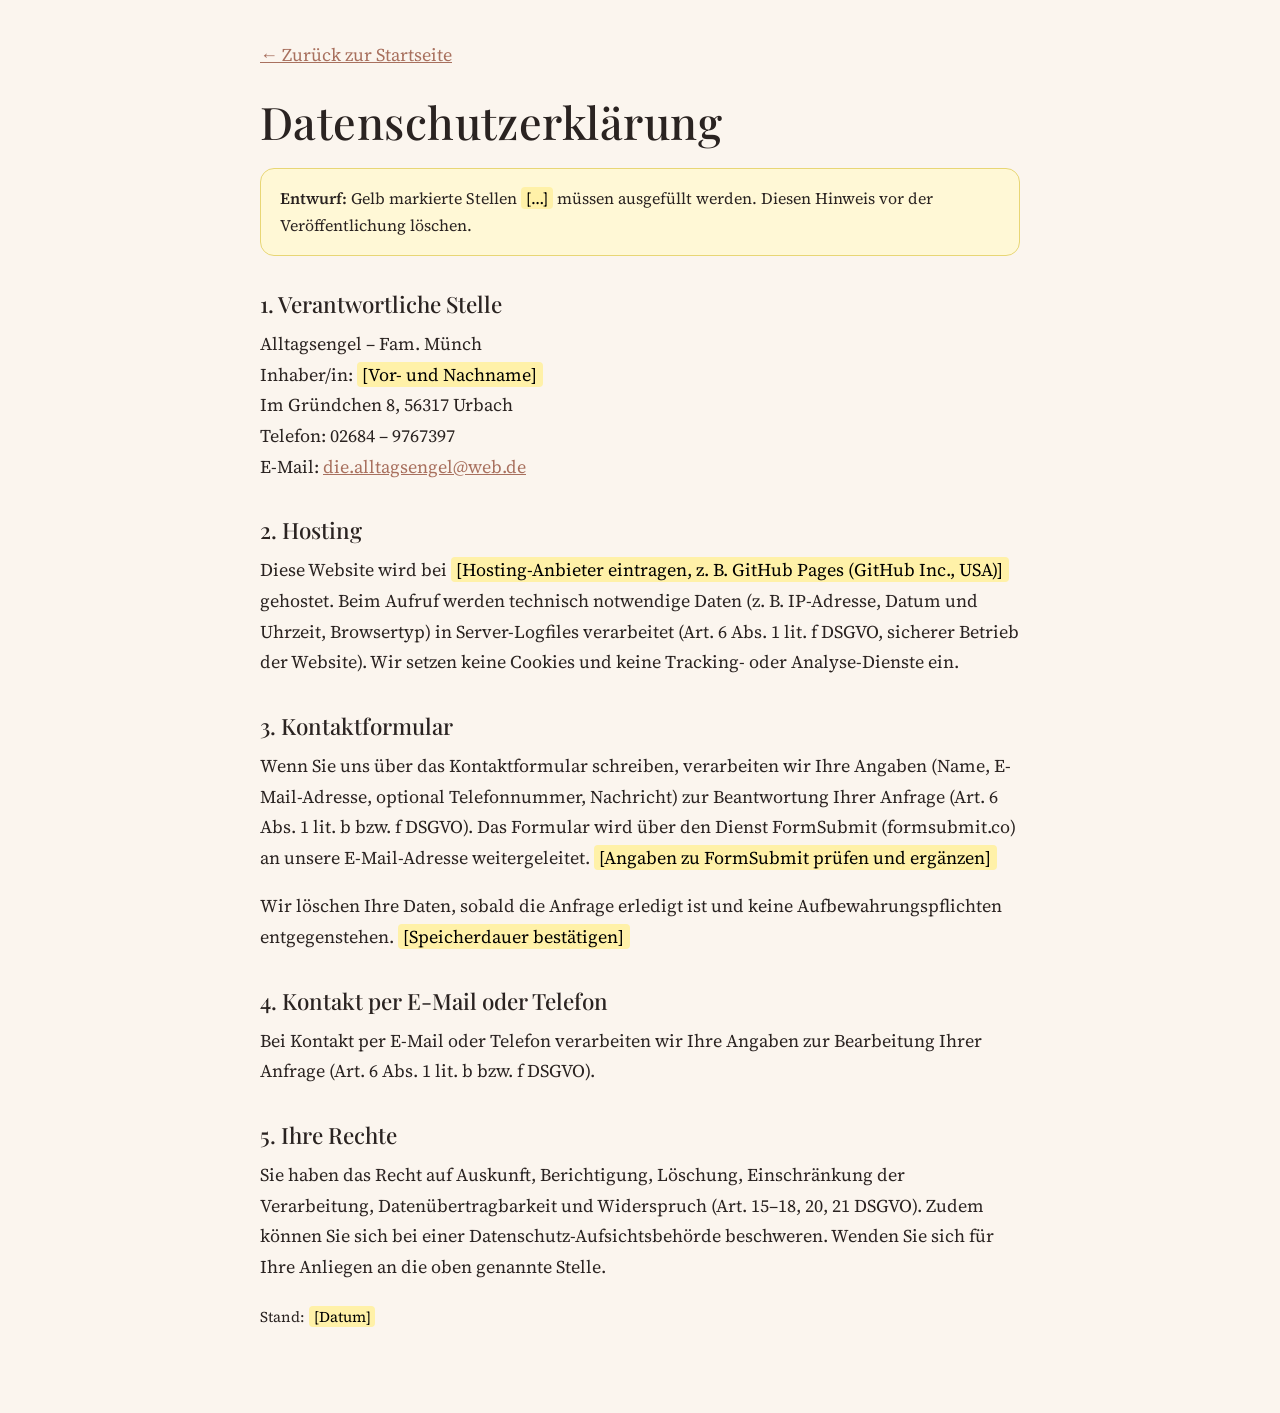
==== datenschutz.html @ 1ee0cbdd "Datenschutzerklärung auf das Nötigste gekürzt Co-Authored-By: Claude Sonnet 5.5 <noreply@anthropic.c" ====
<!doctype html>
<html lang="de">
<head>
  <meta charset="utf-8">
  <meta name="viewport" content="width=device-width, initial-scale=1">
  <title>Datenschutzerklärung – Alltagsengel</title>
  <meta name="robots" content="noindex">
  <link rel="icon" href="assets/logo.png">
  <link rel="stylesheet" href="styles.css">
</head>
<body>
  <main class="legal">
    <div class="container">
      <a class="back" href="index.html">← Zurück zur Startseite</a>
      <h1>Datenschutzerklärung</h1>

      <p class="notice"><strong>Entwurf:</strong> Gelb markierte Stellen <mark>[…]</mark> müssen ausgefüllt werden. Diesen Hinweis vor der Veröffentlichung löschen.</p>

      <h2>1. Verantwortliche Stelle</h2>
      <p>
        Alltagsengel – Fam. Münch<br>
        Inhaber/in: <mark>[Vor- und Nachname]</mark><br>
        Im Gründchen 8, 56317 Urbach<br>
        Telefon: 02684 – 9767397<br>
        E-Mail: <a href="mailto:die.alltagsengel@web.de">die.alltagsengel@web.de</a>
      </p>

      <h2>2. Hosting</h2>
      <p>Diese Website wird bei <mark>[Hosting-Anbieter eintragen, z. B. GitHub Pages (GitHub Inc., USA)]</mark> gehostet. Beim Aufruf werden technisch notwendige Daten (z. B. IP-Adresse, Datum und Uhrzeit, Browsertyp) in Server-Logfiles verarbeitet (Art. 6 Abs. 1 lit. f DSGVO, sicherer Betrieb der Website). Wir setzen keine Cookies und keine Tracking- oder Analyse-Dienste ein.</p>

      <h2>3. Kontaktformular</h2>
      <p>Wenn Sie uns über das Kontaktformular schreiben, verarbeiten wir Ihre Angaben (Name, E-Mail-Adresse, optional Telefonnummer, Nachricht) zur Beantwortung Ihrer Anfrage (Art. 6 Abs. 1 lit. b bzw. f DSGVO). Das Formular wird über den Dienst FormSubmit (formsubmit.co) an unsere E-Mail-Adresse weitergeleitet. <mark>[Angaben zu FormSubmit prüfen und ergänzen]</mark></p>
      <p>Wir löschen Ihre Daten, sobald die Anfrage erledigt ist und keine Aufbewahrungspflichten entgegenstehen. <mark>[Speicherdauer bestätigen]</mark></p>

      <h2>4. Kontakt per E-Mail oder Telefon</h2>
      <p>Bei Kontakt per E-Mail oder Telefon verarbeiten wir Ihre Angaben zur Bearbeitung Ihrer Anfrage (Art. 6 Abs. 1 lit. b bzw. f DSGVO).</p>

      <h2>5. Ihre Rechte</h2>
      <p>Sie haben das Recht auf Auskunft, Berichtigung, Löschung, Einschränkung der Verarbeitung, Datenübertragbarkeit und Widerspruch (Art. 15–18, 20, 21 DSGVO). Zudem können Sie sich bei einer Datenschutz-Aufsichtsbehörde beschweren. Wenden Sie sich für Ihre Anliegen an die oben genannte Stelle.</p>

      <p><small>Stand: <mark>[Datum]</mark></small></p>
    </div>
  </main>
</body>
</html>
---- styles.css ----
/* Lokal gehostete Schriften (Playfair Display, Source Serif 4 – SIL Open Font License). Keine Verbindung zu Google. */
@font-face {
  font-family: "Playfair Display";
  font-style: normal;
  font-weight: 400 600;
  font-display: swap;
  src: url("assets/fonts/playfair-display-latin-ext.woff2") format("woff2");
  unicode-range: U+0100-02BA, U+02BD-02C5, U+02C7-02CC, U+02CE-02D7, U+02DD-02FF, U+0304, U+0308, U+0329, U+1D00-1DBF, U+1E00-1E9F, U+1EF2-1EFF, U+2020, U+20A0-20AB, U+20AD-20C4, U+2113, U+2C60-2C7F, U+A720-A7FF;
}
@font-face {
  font-family: "Playfair Display";
  font-style: normal;
  font-weight: 400 600;
  font-display: swap;
  src: url("assets/fonts/playfair-display-latin.woff2") format("woff2");
  unicode-range: U+0000-00FF, U+0131, U+0152-0153, U+02BB-02BC, U+02C6, U+02DA, U+02DC, U+0304, U+0308, U+0329, U+2000-206F, U+20AC, U+2122, U+2191, U+2193, U+2212, U+2215, U+FEFF, U+FFFD;
}
@font-face {
  font-family: "Source Serif 4";
  font-style: normal;
  font-weight: 400 600;
  font-display: swap;
  src: url("assets/fonts/source-serif-4-latin-ext.woff2") format("woff2");
  unicode-range: U+0100-02BA, U+02BD-02C5, U+02C7-02CC, U+02CE-02D7, U+02DD-02FF, U+0304, U+0308, U+0329, U+1D00-1DBF, U+1E00-1E9F, U+1EF2-1EFF, U+2020, U+20A0-20AB, U+20AD-20C4, U+2113, U+2C60-2C7F, U+A720-A7FF;
}
@font-face {
  font-family: "Source Serif 4";
  font-style: normal;
  font-weight: 400 600;
  font-display: swap;
  src: url("assets/fonts/source-serif-4-latin.woff2") format("woff2");
  unicode-range: U+0000-00FF, U+0131, U+0152-0153, U+02BB-02BC, U+02C6, U+02DA, U+02DC, U+0304, U+0308, U+0329, U+2000-206F, U+20AC, U+2122, U+2191, U+2193, U+2212, U+2215, U+FEFF, U+FFFD;
}

:root {
  --cream: #FBF5EE;
  --cream-2: #F5E9DE;
  --sand: #E8CDB8;
  --rose: #E3B5A6;
  --copper: #C98F7C;
  --copper-dark: #A8705E;
  --ink: #2A2321;
  --ink-soft: #5B4F4A;
  --white: #fff;
  --radius: 28px;
  --shadow: 0 10px 40px rgba(168, 112, 94, .15);
  --font-head: "Playfair Display", Georgia, serif;
  --font-body: "Source Serif 4", Georgia, serif;
}

*, *::before, *::after { box-sizing: border-box; }
html { scroll-behavior: smooth; scroll-padding-top: 84px; }
body {
  margin: 0;
  background: var(--cream);
  color: var(--ink);
  font-family: var(--font-body);
  font-size: 1.125rem;
  line-height: 1.7;
  -webkit-font-smoothing: antialiased;
}
img { max-width: 100%; display: block; }
a { color: inherit; }
h1, h2, h3 { font-family: var(--font-head); font-weight: 500; line-height: 1.2; margin: 0 0 .5em; }
h1 { font-size: clamp(2.3rem, 5.5vw, 3.9rem); letter-spacing: .01em; }
h2 { font-size: clamp(1.8rem, 3.6vw, 2.7rem); }
h3 { font-size: 1.35rem; }
p { margin: 0 0 1em; }
.container { width: min(1140px, 100% - 2.5rem); margin-inline: auto; }

.eyebrow {
  font-size: .85rem; letter-spacing: .18em; text-transform: uppercase;
  color: var(--copper-dark); font-weight: 600; margin-bottom: .8rem;
}
.lead { font-size: 1.25rem; color: var(--ink-soft); }

/* Buttons */
.btn {
  display: inline-flex; align-items: center; gap: .6rem;
  background: var(--copper-dark); color: var(--white);
  padding: .9rem 1.7rem; border-radius: 999px; text-decoration: none;
  font-weight: 600; font-size: 1.05rem; border: 2px solid var(--copper-dark);
  transition: transform .2s, background .2s, box-shadow .2s;
}
.btn:hover { background: var(--ink); border-color: var(--ink); transform: translateY(-2px); box-shadow: var(--shadow); }
.btn svg { width: 20px; height: 20px; fill: currentColor; }
.btn-ghost { background: transparent; color: var(--copper-dark); }
.btn-ghost:hover { color: var(--white); }
.btn-small { padding: .5rem 1.2rem; font-size: 1rem; }
:focus-visible { outline: 3px solid var(--copper-dark); outline-offset: 3px; border-radius: 6px; }

/* Header */
.site-header {
  position: sticky; top: 0; z-index: 50;
  background: rgba(251, 245, 238, .88);
  backdrop-filter: blur(12px);
  border-bottom: 1px solid rgba(201, 143, 124, .25);
}
.header-inner { display: flex; align-items: center; justify-content: space-between; height: 72px; }
.brand { display: flex; align-items: center; gap: .7rem; text-decoration: none; font-family: var(--font-head); font-size: 1.4rem; }
.brand img { width: 48px; height: 48px; border-radius: 50%; object-fit: cover; }
.nav { display: flex; align-items: center; gap: 1.8rem; }
.nav a:not(.btn) { text-decoration: none; font-size: 1.05rem; position: relative; }
.nav a:not(.btn)::after {
  content: ""; position: absolute; left: 0; bottom: -4px; width: 0; height: 2px;
  background: var(--copper); transition: width .25s;
}
.nav a:not(.btn):hover::after { width: 100%; }
.nav-toggle { display: none; background: none; border: 0; padding: .6rem; cursor: pointer; }
.nav-toggle span { display: block; width: 26px; height: 2px; background: var(--ink); margin: 6px 0; transition: transform .25s, opacity .25s; }
.nav-toggle[aria-expanded="true"] span:nth-child(1) { transform: translateY(8px) rotate(45deg); }
.nav-toggle[aria-expanded="true"] span:nth-child(2) { opacity: 0; }
.nav-toggle[aria-expanded="true"] span:nth-child(3) { transform: translateY(-8px) rotate(-45deg); }

/* Hero */
.hero { padding: clamp(2.5rem, 7vw, 5.5rem) 0 clamp(3rem, 7vw, 6rem); overflow: hidden;
  background: radial-gradient(900px 500px at 85% 20%, var(--rose) 0%, transparent 65%), var(--cream); }
.hero-grid { display: grid; grid-template-columns: 1.1fr .9fr; gap: 3rem; align-items: center; }
.trust { list-style: none; padding: 0; margin: 2rem 0 0; display: flex; flex-wrap: wrap; gap: .6rem; }
.trust li { background: var(--white); border: 1px solid var(--sand); border-radius: 999px; padding: .35rem 1rem; font-size: .95rem; color: var(--ink-soft); }
.cta-row { display: flex; flex-wrap: wrap; gap: 1rem; margin-top: 1.8rem; }
.hero-visual { position: relative; }
.arch {
  border-radius: 999px 999px 24px 24px; overflow: hidden;
  aspect-ratio: 3 / 4; background: var(--sand);
  box-shadow: var(--shadow); border: 10px solid var(--white);
}
.arch img { width: 100%; height: 100%; object-fit: cover; object-position: center 45%; }
.dot { position: absolute; top: 6%; right: -4%; width: 38px; height: 38px; border-radius: 50%; background: var(--rose); }

/* Sections */
.section { padding: clamp(3.5rem, 8vw, 6.5rem) 0; }
.section-tint { background: linear-gradient(180deg, var(--cream-2), var(--cream)); }
.section-head { max-width: 700px; margin: 0 auto 3rem; text-align: center; }

/* Cards */
.cards { display: grid; grid-template-columns: repeat(auto-fit, minmax(210px, 1fr)); gap: 1.4rem; }
.card {
  background: var(--white); border-radius: var(--radius); padding: 2rem 1.6rem;
  border: 1px solid var(--sand); transition: transform .25s, box-shadow .25s;
}
.card:hover { transform: translateY(-6px); box-shadow: var(--shadow); }
.card p { color: var(--ink-soft); margin: 0; font-size: 1.02rem; }
.icon { width: 44px; height: 44px; fill: none; stroke: var(--copper-dark); stroke-width: 1.6; stroke-linecap: round; stroke-linejoin: round; margin-bottom: 1rem; }

/* Services */
.service-grid { display: grid; grid-template-columns: 1fr 1fr; gap: 1.8rem; }
.panel { background: var(--white); border-radius: var(--radius) var(--radius) var(--radius) var(--radius); padding: 2.4rem; box-shadow: var(--shadow); border-top: 6px solid var(--copper); }
.panel-alt { background: linear-gradient(160deg, #F7E3D8, var(--white)); border-top-color: var(--rose); }
.badge { display: inline-block; background: var(--cream-2); color: var(--copper-dark); font-weight: 600; font-size: .85rem; padding: .25rem .9rem; border-radius: 999px; margin-bottom: .8rem; }
.checklist { list-style: none; padding: 0; margin: 1rem 0 0; }
.checklist li { position: relative; padding: .7rem 0 .7rem 2.2rem; border-bottom: 1px solid var(--cream-2); }
.checklist li:last-child { border-bottom: 0; }
.checklist li::before {
  content: ""; position: absolute; left: 0; top: 1rem; width: 1.2rem; height: 1.2rem;
  border-radius: 50%; background: var(--rose); border: 4px solid var(--copper);
}

/* Steps */
.steps { list-style: none; padding: 0; margin: 0; display: grid; grid-template-columns: repeat(3, 1fr); gap: 2rem; counter-reset: s; position: relative; }
.steps li { text-align: center; padding: 0 1rem; }
.steps p { color: var(--ink-soft); }
.step-no {
  display: grid; place-items: center; width: 68px; height: 68px; margin: 0 auto 1.2rem;
  border-radius: 50%; background: var(--sand); color: var(--copper-dark);
  font-family: var(--font-head); font-size: 1.8rem; border: 3px solid var(--white); box-shadow: var(--shadow);
}

/* About */
.about-grid { display: grid; grid-template-columns: .8fr 1.2fr; gap: 3.5rem; align-items: center; }
.about-logo img { width: min(320px, 80%); margin: 0 auto; border-radius: 50%; box-shadow: var(--shadow); border: 8px solid var(--white); }
blockquote {
  margin: 1.5rem 0 0; padding: 1.2rem 1.6rem; border-left: 4px solid var(--copper);
  background: var(--white); border-radius: 0 var(--radius) var(--radius) 0;
  font-family: var(--font-head); font-size: 1.3rem; line-height: 1.5;
}

/* Contact */
.contact { padding-bottom: clamp(3rem, 6vw, 5rem); }
.contact-card {
  background: linear-gradient(160deg, var(--rose), var(--copper));
  border-radius: 999px 999px var(--radius) var(--radius) / 220px 220px var(--radius) var(--radius);
  padding: clamp(3.5rem, 8vw, 6rem) clamp(1.5rem, 5vw, 4rem) clamp(2.5rem, 5vw, 4rem);
  color: var(--ink); box-shadow: var(--shadow);
}
.contact-card .eyebrow { color: var(--ink); }
.contact-card .lead { color: var(--ink); }
.contact-card .section-head { margin-bottom: 2rem; }
.pills { display: flex; flex-wrap: wrap; justify-content: center; gap: 1rem; }
.pill {
  display: flex; flex-direction: column; align-items: center; min-width: 240px;
  border: 2px solid rgba(255, 255, 255, .75); border-radius: 999px; padding: .8rem 2rem;
  text-decoration: none; font-weight: 600; background: rgba(255, 255, 255, .15);
  transition: background .2s, transform .2s;
}
.pill:hover { background: var(--white); transform: translateY(-3px); }
.pill span { font-size: .75rem; letter-spacing: .15em; text-transform: uppercase; font-weight: 400; }

/* Footer */
.site-footer { background: var(--ink); color: var(--cream-2); padding: 2.5rem 0; font-size: .98rem; }
.footer-inner { display: flex; flex-wrap: wrap; align-items: center; justify-content: space-between; gap: 1rem; }
.site-footer p { margin: 0; }
.site-footer nav { display: flex; gap: 1.4rem; }
.site-footer a { text-decoration: none; }
.site-footer nav a:hover { text-decoration: underline; }

/* Call button (mobile) */
.call-fab {
  display: none; position: fixed; right: 1rem; bottom: 1rem; z-index: 40;
  width: 60px; height: 60px; border-radius: 50%; background: var(--copper-dark);
  place-items: center; box-shadow: 0 8px 24px rgba(0,0,0,.25);
}
.call-fab svg { width: 28px; height: 28px; fill: var(--white); }

/* Scroll reveal */
.reveal { opacity: 0; transform: translateY(28px); transition: opacity .8s ease, transform .8s ease; }
.reveal.is-visible { opacity: 1; transform: none; }
.cards .reveal:nth-child(2), .steps .reveal:nth-child(2) { transition-delay: .1s; }
.cards .reveal:nth-child(3), .steps .reveal:nth-child(3) { transition-delay: .2s; }
.cards .reveal:nth-child(4) { transition-delay: .3s; }
.cards .reveal:nth-child(5) { transition-delay: .4s; }
@media (prefers-reduced-motion: reduce) {
  html { scroll-behavior: auto; }
  .reveal { opacity: 1; transform: none; transition: none; }
}
.no-js .reveal { opacity: 1; transform: none; }

/* Responsive */
@media (max-width: 900px) {
  .hero-grid, .about-grid, .service-grid { grid-template-columns: 1fr; }
  .hero-visual { max-width: 420px; margin: 0 auto; }
  .steps { grid-template-columns: 1fr; }
  .call-fab { display: grid; }
  .nav-toggle { display: block; }
  .nav {
    position: absolute; top: 72px; left: 0; right: 0; flex-direction: column; gap: 0;
    background: var(--cream); border-bottom: 1px solid var(--sand);
    max-height: 0; overflow: hidden; transition: max-height .3s;
  }
  .nav.open { max-height: 420px; }
  .nav a { padding: 1rem 1.5rem; width: 100%; text-align: center; }
  .nav .btn { width: auto; margin: .5rem 0 1.2rem; }
  .contact-card { border-radius: 999px 999px var(--radius) var(--radius) / 120px 120px var(--radius) var(--radius); }
}

/* Overflow-Schutz */
html, body { overflow-x: clip; }
.hero-grid > *, .about-grid > *, .service-grid > * { min-width: 0; }

/* Kontaktformular */
.form {
  max-width: 680px; margin: 2.5rem auto 0; background: var(--white); color: var(--ink);
  border-radius: var(--radius); padding: clamp(1.4rem, 4vw, 2.4rem); text-align: left;
  display: grid; gap: 1.1rem; box-shadow: var(--shadow);
}
.form label { display: grid; gap: .35rem; font-size: 1rem; font-weight: 600; }
.form-row { display: grid; grid-template-columns: 1fr 1fr; gap: 1.1rem; }
.form input[type="text"], .form input[type="email"], .form input[type="tel"], .form textarea {
  font: inherit; font-weight: 400; color: var(--ink); width: 100%;
  padding: .8rem 1rem; border: 2px solid var(--sand); border-radius: 14px; background: var(--cream);
  transition: border-color .2s, box-shadow .2s;
}
.form textarea { resize: vertical; min-height: 140px; }
.form input:focus, .form textarea:focus { outline: none; border-color: var(--copper-dark); box-shadow: 0 0 0 4px rgba(201, 143, 124, .25); }
.form input:user-invalid, .form textarea:user-invalid { border-color: #b3261e; }
.form .check { grid-template-columns: auto 1fr; align-items: start; gap: .7rem; font-weight: 400; font-size: .95rem; color: var(--ink-soft); }
.form .check input { width: 22px; height: 22px; margin-top: .2rem; accent-color: var(--copper-dark); }
.form .btn { justify-self: start; cursor: pointer; font-family: inherit; }
.form .btn:disabled { opacity: .6; cursor: wait; }
.hp { position: absolute; left: -9999px; width: 1px; height: 1px; opacity: 0; }
.form-status { margin: 0; font-weight: 600; min-height: 1.4em; }
.form-status.ok { color: #2e6b3a; }
.form-status.err { color: #b3261e; }
@media (max-width: 600px) { .form-row { grid-template-columns: 1fr; } }

/* Rechtstexte */
.legal { padding: 2.5rem 0 4rem; }
.legal .container { max-width: 760px; }
.legal h1 { font-size: clamp(2rem, 5vw, 2.8rem); margin-bottom: 1.2rem; }
.legal h2 { font-size: 1.4rem; margin-top: 2.2rem; }
.legal a { color: var(--copper-dark); }
.legal mark { background: #fff1a8; padding: 0 .3em; border-radius: 4px; }
.legal .notice { background: #fff8d6; border: 1px solid #e8d675; border-radius: 14px; padding: 1rem 1.2rem; font-size: 1rem; }
.legal .back { display: inline-block; margin-bottom: 1.5rem; }
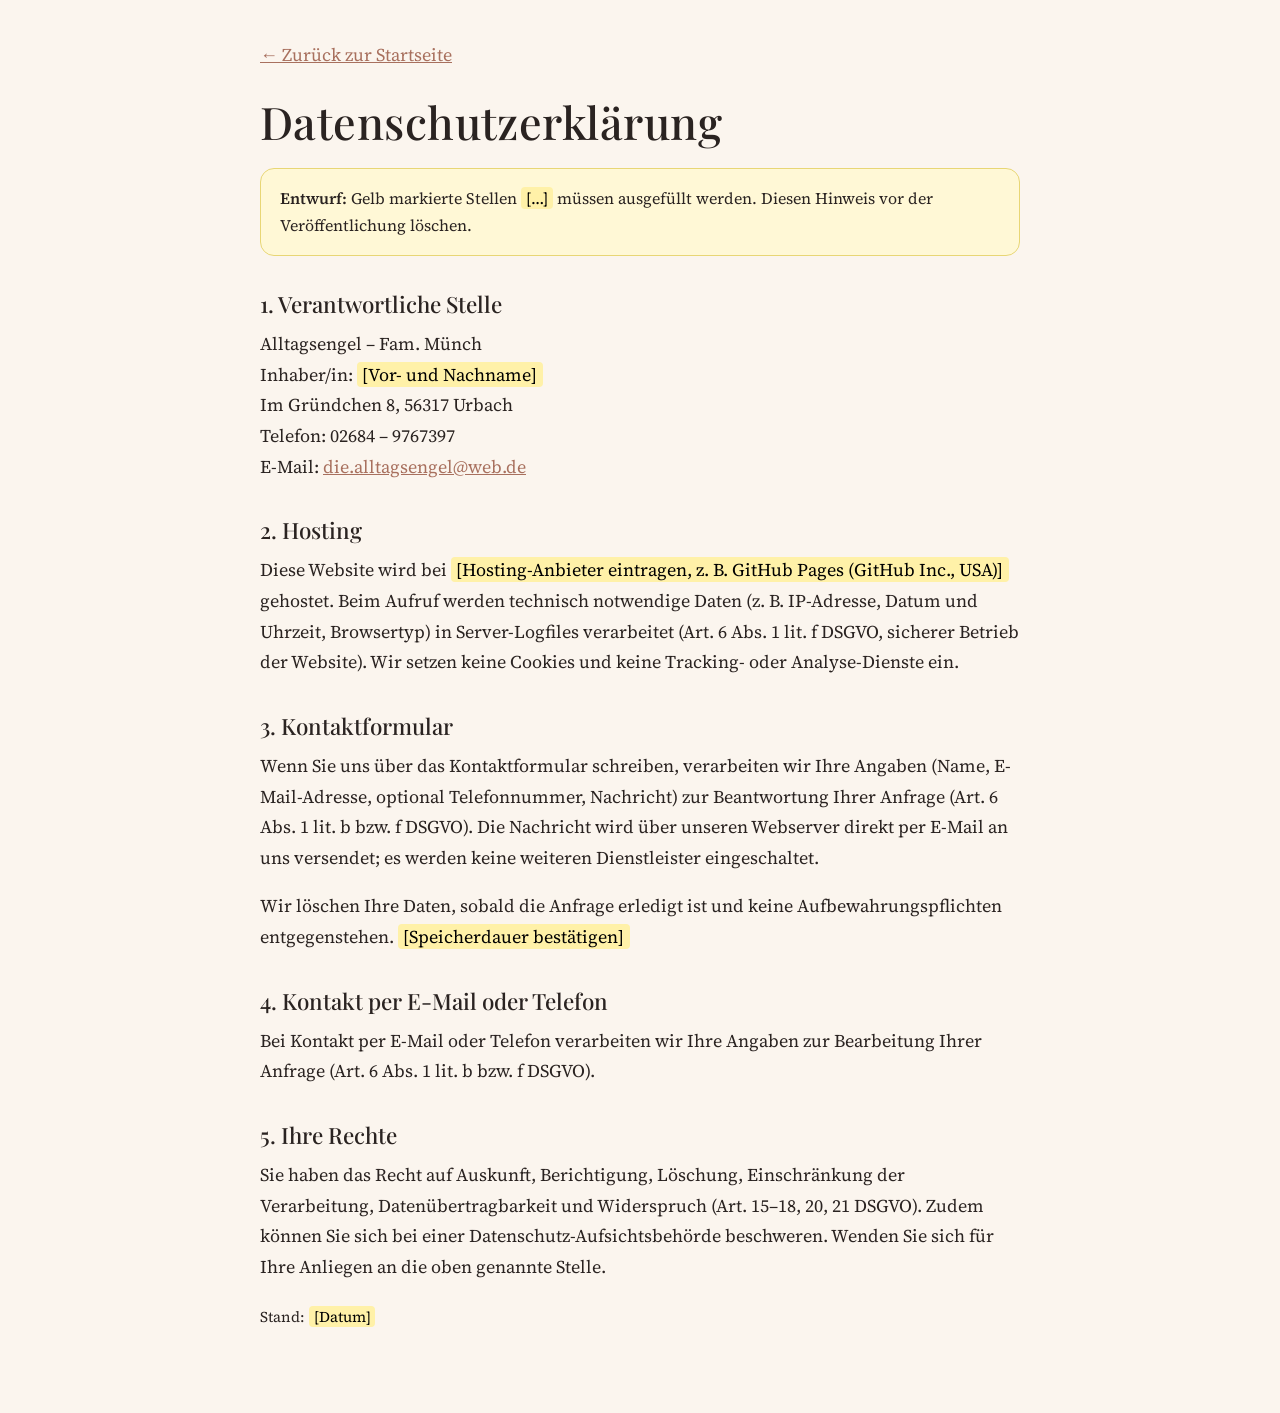
==== commit e59f0b91: "Kontaktformular auf eigenes PHP-Skript umgestellt (ohne FormSubmit) Co-Authored-By: Claude Sonnet 5." ====
--- a/datenschutz.html
+++ b/datenschutz.html
@@ -29,7 +29,7 @@
       <p>Diese Website wird bei <mark>[Hosting-Anbieter eintragen, z. B. GitHub Pages (GitHub Inc., USA)]</mark> gehostet. Beim Aufruf werden technisch notwendige Daten (z. B. IP-Adresse, Datum und Uhrzeit, Browsertyp) in Server-Logfiles verarbeitet (Art. 6 Abs. 1 lit. f DSGVO, sicherer Betrieb der Website). Wir setzen keine Cookies und keine Tracking- oder Analyse-Dienste ein.</p>
 
       <h2>3. Kontaktformular</h2>
-      <p>Wenn Sie uns über das Kontaktformular schreiben, verarbeiten wir Ihre Angaben (Name, E-Mail-Adresse, optional Telefonnummer, Nachricht) zur Beantwortung Ihrer Anfrage (Art. 6 Abs. 1 lit. b bzw. f DSGVO). Das Formular wird über den Dienst FormSubmit (formsubmit.co) an unsere E-Mail-Adresse weitergeleitet. <mark>[Angaben zu FormSubmit prüfen und ergänzen]</mark></p>
+      <p>Wenn Sie uns über das Kontaktformular schreiben, verarbeiten wir Ihre Angaben (Name, E-Mail-Adresse, optional Telefonnummer, Nachricht) zur Beantwortung Ihrer Anfrage (Art. 6 Abs. 1 lit. b bzw. f DSGVO). Die Nachricht wird über unseren Webserver direkt per E-Mail an uns versendet; es werden keine weiteren Dienstleister eingeschaltet.</p>
       <p>Wir löschen Ihre Daten, sobald die Anfrage erledigt ist und keine Aufbewahrungspflichten entgegenstehen. <mark>[Speicherdauer bestätigen]</mark></p>
 
       <h2>4. Kontakt per E-Mail oder Telefon</h2>
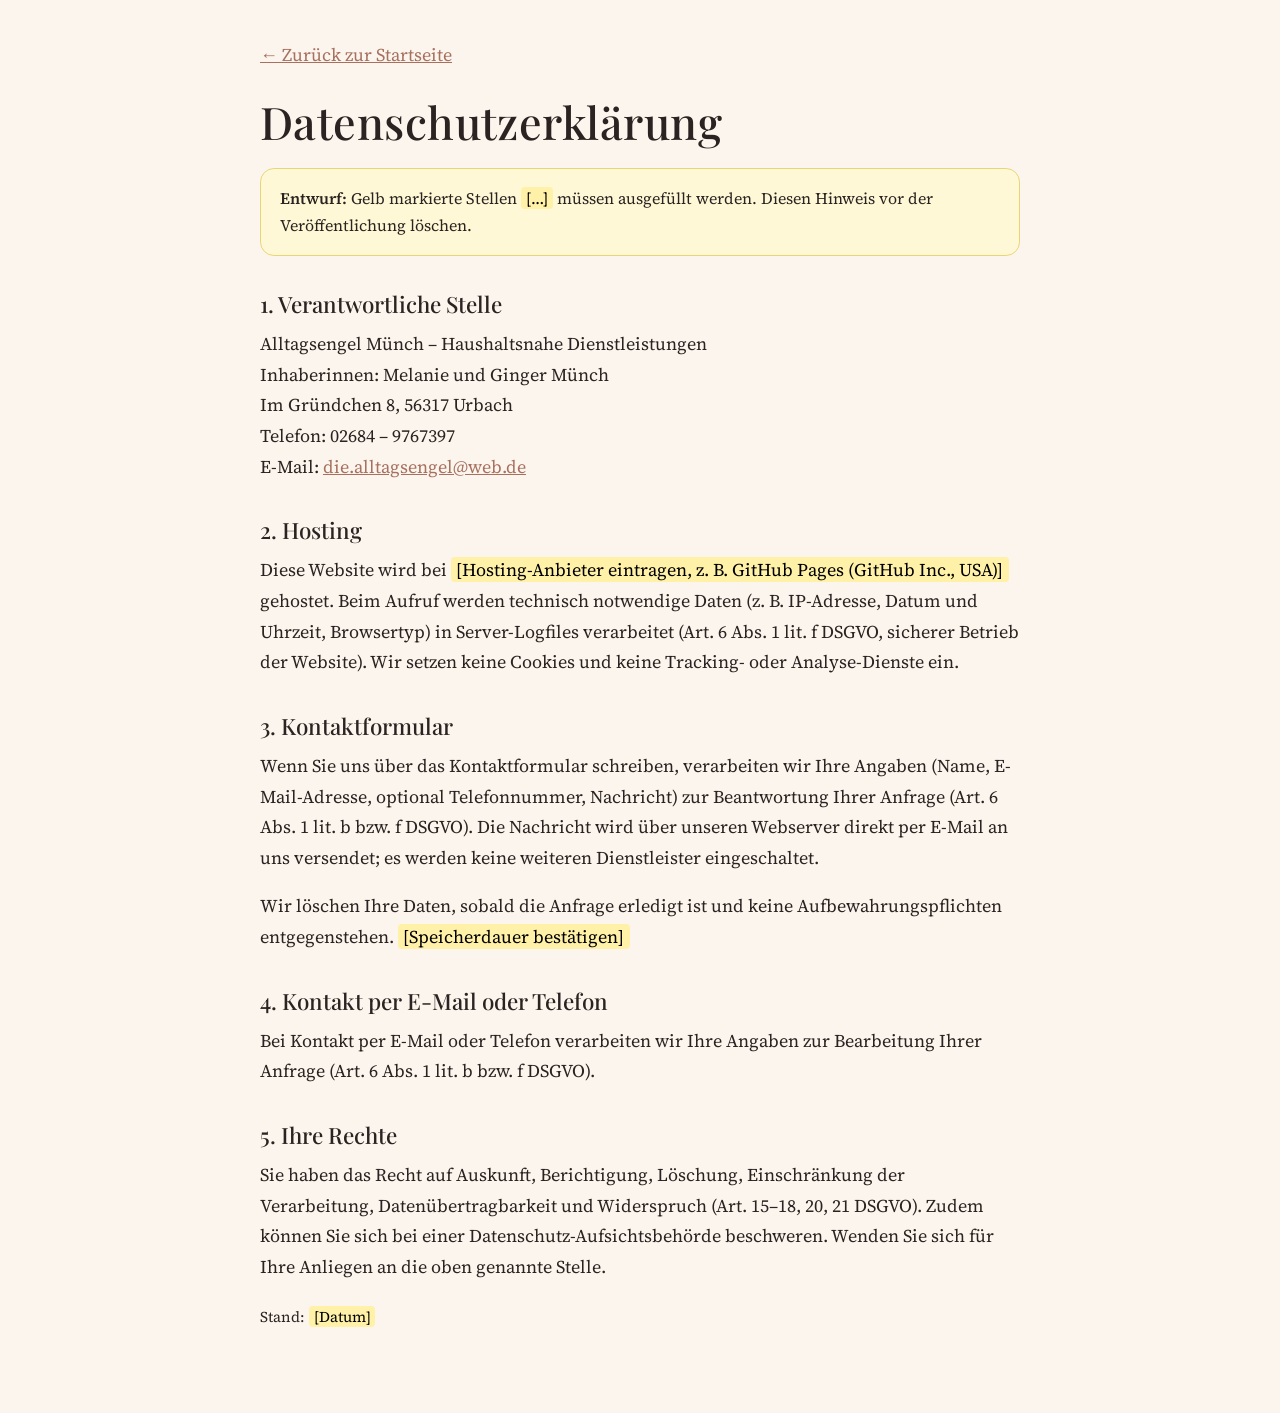
==== commit 5c5c4c6d: "Team-Sektion mit Karussell, Inhaberinnen-Foto, neues Hero-Bild, Name "Alltagsengel Münch" - Sektion " ====
--- a/datenschutz.html
+++ b/datenschutz.html
@@ -3,7 +3,7 @@
 <head>
   <meta charset="utf-8">
   <meta name="viewport" content="width=device-width, initial-scale=1">
-  <title>Datenschutzerklärung – Alltagsengel</title>
+  <title>Datenschutzerklärung – Alltagsengel Münch</title>
   <meta name="robots" content="noindex">
   <link rel="icon" href="assets/logo.png">
   <link rel="stylesheet" href="styles.css">
@@ -18,8 +18,8 @@
 
       <h2>1. Verantwortliche Stelle</h2>
       <p>
-        Alltagsengel – Fam. Münch<br>
-        Inhaber/in: <mark>[Vor- und Nachname]</mark><br>
+        Alltagsengel Münch – Haushaltsnahe Dienstleistungen<br>
+        Inhaberinnen: Melanie und Ginger Münch<br>
         Im Gründchen 8, 56317 Urbach<br>
         Telefon: 02684 – 9767397<br>
         E-Mail: <a href="mailto:die.alltagsengel@web.de">die.alltagsengel@web.de</a>
--- a/styles.css
+++ b/styles.css
@@ -49,7 +49,7 @@
 }
 
 *, *::before, *::after { box-sizing: border-box; }
-html { scroll-behavior: smooth; scroll-padding-top: 84px; }
+html { scroll-behavior: smooth; scroll-padding-top: 100px; }
 body {
   margin: 0;
   background: var(--cream);
@@ -96,9 +96,10 @@
   backdrop-filter: blur(12px);
   border-bottom: 1px solid rgba(201, 143, 124, .25);
 }
-.header-inner { display: flex; align-items: center; justify-content: space-between; height: 72px; }
-.brand { display: flex; align-items: center; gap: .7rem; text-decoration: none; font-family: var(--font-head); font-size: 1.4rem; }
-.brand img { width: 48px; height: 48px; border-radius: 50%; object-fit: cover; }
+.header-inner { display: flex; align-items: center; justify-content: space-between; height: 88px; }
+.brand { display: flex; align-items: center; gap: .9rem; text-decoration: none; font-family: var(--font-head); font-size: 1.5rem; }
+.brand img { width: 68px; height: 68px; flex: none; filter: drop-shadow(0 2px 6px rgba(168, 112, 94, .18)); }
+.site-footer .brand img { width: 60px; height: 60px; }
 .nav { display: flex; align-items: center; gap: 1.8rem; }
 .nav a:not(.btn) { text-decoration: none; font-size: 1.05rem; position: relative; }
 .nav a:not(.btn)::after {
@@ -115,7 +116,7 @@
 /* Hero */
 .hero { padding: clamp(2.5rem, 7vw, 5.5rem) 0 clamp(3rem, 7vw, 6rem); overflow: hidden;
   background: radial-gradient(900px 500px at 85% 20%, var(--rose) 0%, transparent 65%), var(--cream); }
-.hero-grid { display: grid; grid-template-columns: 1.1fr .9fr; gap: 3rem; align-items: center; }
+.hero-grid { display: grid; grid-template-columns: 1.05fr .95fr; gap: 3rem; align-items: center; }
 .trust { list-style: none; padding: 0; margin: 2rem 0 0; display: flex; flex-wrap: wrap; gap: .6rem; }
 .trust li { background: var(--white); border: 1px solid var(--sand); border-radius: 999px; padding: .35rem 1rem; font-size: .95rem; color: var(--ink-soft); }
 .cta-row { display: flex; flex-wrap: wrap; gap: 1rem; margin-top: 1.8rem; }
@@ -126,6 +127,9 @@
   box-shadow: var(--shadow); border: 10px solid var(--white);
 }
 .arch img { width: 100%; height: 100%; object-fit: cover; object-position: center 45%; }
+/* Hero: hochkanter Bogen (4:5), Ausschnitt so gelegt, dass Hände und Kerze sichtbar sind */
+.arch-hero { aspect-ratio: 4 / 5; }
+.arch-hero img { object-position: 28% 50%; }
 .dot { position: absolute; top: 6%; right: -4%; width: 38px; height: 38px; border-radius: 50%; background: var(--rose); }
 
 /* Sections */
@@ -168,11 +172,64 @@
 
 /* About */
 .about-grid { display: grid; grid-template-columns: .8fr 1.2fr; gap: 3.5rem; align-items: center; }
-.about-logo img { width: min(320px, 80%); margin: 0 auto; border-radius: 50%; box-shadow: var(--shadow); border: 8px solid var(--white); }
+.about-photo { position: relative; width: min(380px, 100%); margin: 0 auto; }
+.about-photo .dot { top: auto; bottom: 8%; left: -5%; right: auto; width: 30px; height: 30px; }
 blockquote {
   margin: 1.5rem 0 0; padding: 1.2rem 1.6rem; border-left: 4px solid var(--copper);
   background: var(--white); border-radius: 0 var(--radius) var(--radius) 0;
   font-family: var(--font-head); font-size: 1.3rem; line-height: 1.5;
+}
+
+/* Team-Karussell */
+.carousel { position: relative; }
+.carousel-track {
+  list-style: none; margin: 0; padding: .5rem .25rem 1rem;
+  display: flex; gap: 1.6rem;
+  overflow-x: auto; overscroll-behavior-x: contain;
+  scroll-snap-type: x mandatory; -webkit-overflow-scrolling: touch;
+  scrollbar-width: none;
+}
+.carousel-track::-webkit-scrollbar { display: none; }
+.team-card {
+  flex: 0 0 calc((100% - 3.2rem) / 3); min-width: 0;
+  scroll-snap-align: start; scroll-snap-stop: always;
+  background: var(--white); border: 1px solid var(--sand); border-radius: var(--radius);
+  padding: 1.4rem 1.4rem 1.8rem; text-align: center;
+  transition: transform .25s, box-shadow .25s;
+}
+.team-card:hover { transform: translateY(-6px); box-shadow: var(--shadow); }
+.team-card .arch { border-width: 6px; margin-bottom: 1.2rem; }
+.team-card .arch img { object-position: center 30%; }
+.team-card h3 { margin-bottom: .25rem; }
+.team-role { color: var(--copper-dark); font-weight: 600; font-size: .98rem; margin-bottom: .7rem; }
+.team-card p:last-child { color: var(--ink-soft); font-size: 1.02rem; margin: 0; }
+
+.carousel-btn {
+  position: absolute; top: 38%; z-index: 2;
+  width: 52px; height: 52px; border-radius: 50%; border: 2px solid var(--white);
+  background: var(--copper-dark); color: var(--white); cursor: pointer;
+  display: grid; place-items: center; box-shadow: var(--shadow);
+  transition: background .2s, opacity .2s, transform .2s;
+}
+.carousel-btn:hover { background: var(--ink); transform: scale(1.06); }
+.carousel-btn[disabled] { opacity: .35; cursor: default; transform: none; }
+.carousel-btn svg { width: 24px; height: 24px; fill: none; stroke: currentColor; stroke-width: 2.4; stroke-linecap: round; stroke-linejoin: round; }
+.carousel-prev { left: -26px; }
+.carousel-next { right: -26px; }
+
+.carousel-dots { display: flex; justify-content: center; gap: .6rem; margin-top: .4rem; }
+.carousel-dots button {
+  width: 12px; height: 12px; padding: 0; border-radius: 50%; border: 0; cursor: pointer;
+  background: var(--sand); transition: background .2s, transform .2s;
+}
+.carousel-dots button[aria-selected="true"] { background: var(--copper-dark); transform: scale(1.25); }
+
+@media (max-width: 900px) {
+  .team-card { flex-basis: calc((100% - 1.6rem) / 2); }
+  .carousel-btn { display: none; }
+}
+@media (max-width: 600px) {
+  .team-card { flex-basis: 86%; }
 }
 
 /* Contact */
@@ -228,12 +285,16 @@
 /* Responsive */
 @media (max-width: 900px) {
   .hero-grid, .about-grid, .service-grid { grid-template-columns: 1fr; }
-  .hero-visual { max-width: 420px; margin: 0 auto; }
+  .hero-visual { max-width: 480px; margin: 0 auto; }
   .steps { grid-template-columns: 1fr; }
   .call-fab { display: grid; }
   .nav-toggle { display: block; }
+  .header-inner { height: auto; min-height: 76px; padding: .4rem 0; }
+  .brand { font-size: 1.2rem; line-height: 1.15; gap: .7rem; }
+  .brand img { width: 56px; height: 56px; }
+  html { scroll-padding-top: 88px; }
   .nav {
-    position: absolute; top: 72px; left: 0; right: 0; flex-direction: column; gap: 0;
+    position: absolute; top: 100%; left: 0; right: 0; flex-direction: column; gap: 0;
     background: var(--cream); border-bottom: 1px solid var(--sand);
     max-height: 0; overflow: hidden; transition: max-height .3s;
   }
@@ -246,6 +307,7 @@
 /* Overflow-Schutz */
 html, body { overflow-x: clip; }
 .hero-grid > *, .about-grid > *, .service-grid > * { min-width: 0; }
+.carousel { max-width: 100%; }
 
 /* Kontaktformular */
 .form {
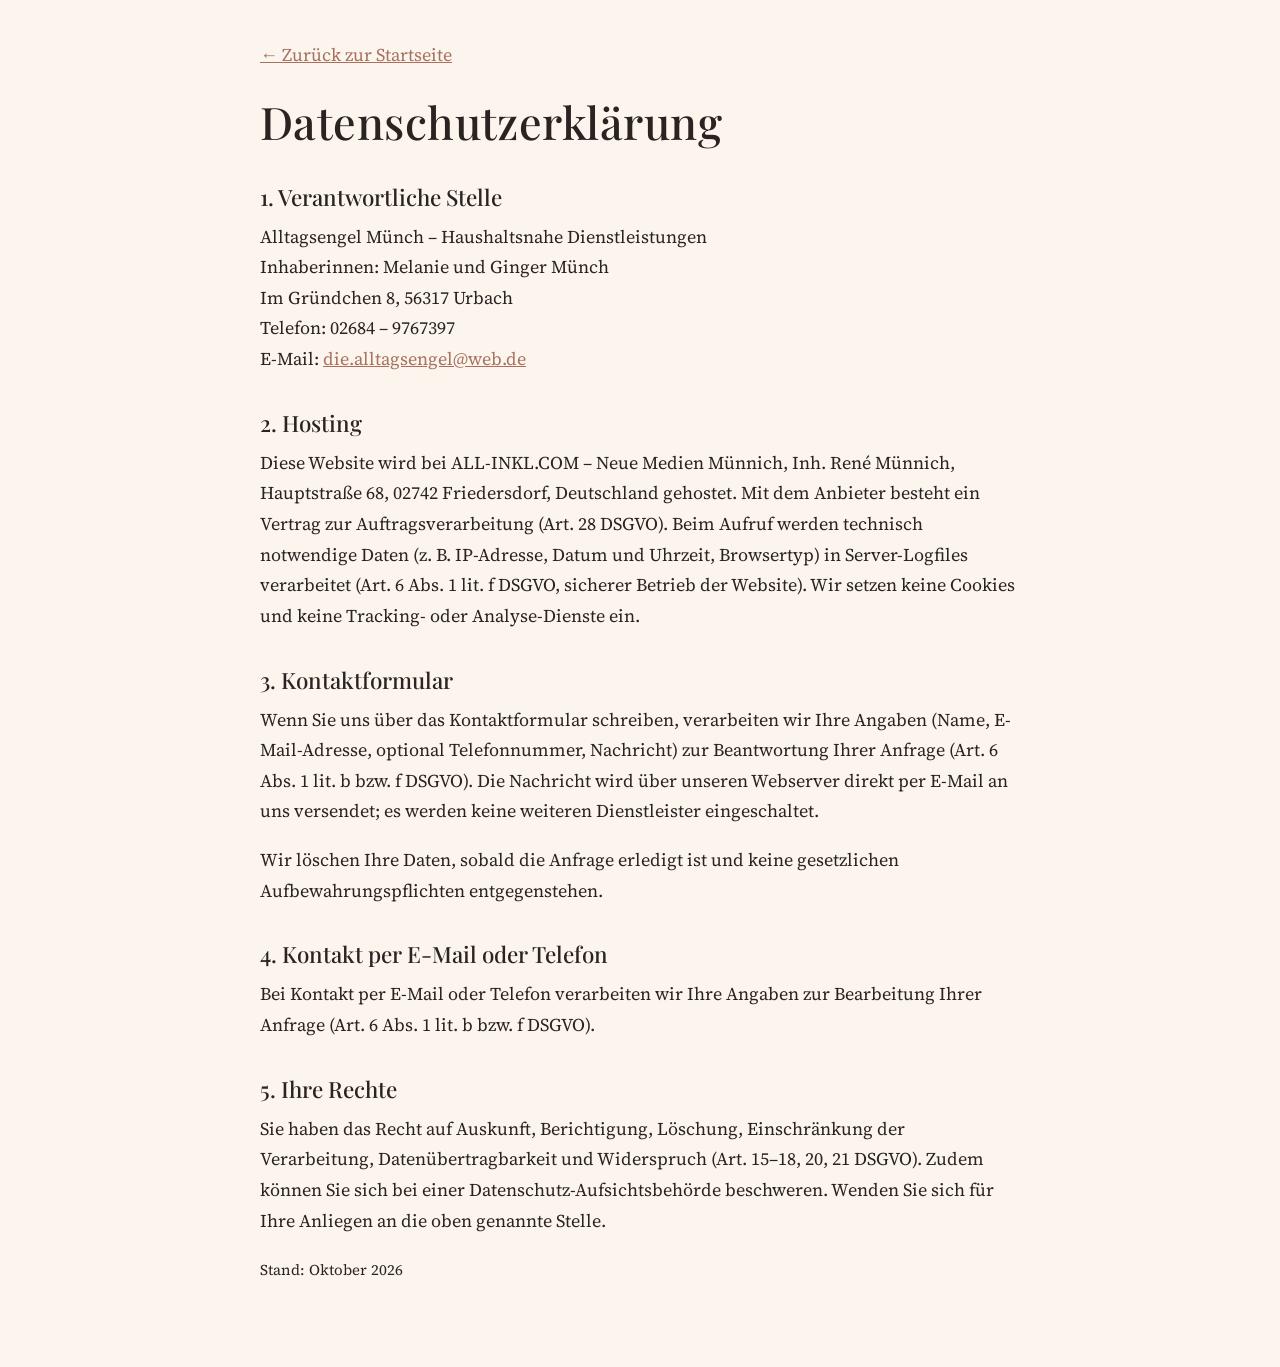
==== commit 56befbec: "Browser-Fallbacks, Datenschutz für All-Inkl, kleineres Logo, Test-Empfänger - aspect-ratio-Fallback " ====
--- a/datenschutz.html
+++ b/datenschutz.html
@@ -5,7 +5,8 @@
   <meta name="viewport" content="width=device-width, initial-scale=1">
   <title>Datenschutzerklärung – Alltagsengel Münch</title>
   <meta name="robots" content="noindex">
-  <link rel="icon" href="assets/logo.png">
+  <link rel="icon" type="image/png" href="assets/logo.png">
+  <link rel="apple-touch-icon" href="assets/logo.png">
   <link rel="stylesheet" href="styles.css">
 </head>
 <body>
@@ -13,8 +14,6 @@
     <div class="container">
       <a class="back" href="index.html">← Zurück zur Startseite</a>
       <h1>Datenschutzerklärung</h1>
-
-      <p class="notice"><strong>Entwurf:</strong> Gelb markierte Stellen <mark>[…]</mark> müssen ausgefüllt werden. Diesen Hinweis vor der Veröffentlichung löschen.</p>
 
       <h2>1. Verantwortliche Stelle</h2>
       <p>
@@ -26,11 +25,11 @@
       </p>
 
       <h2>2. Hosting</h2>
-      <p>Diese Website wird bei <mark>[Hosting-Anbieter eintragen, z. B. GitHub Pages (GitHub Inc., USA)]</mark> gehostet. Beim Aufruf werden technisch notwendige Daten (z. B. IP-Adresse, Datum und Uhrzeit, Browsertyp) in Server-Logfiles verarbeitet (Art. 6 Abs. 1 lit. f DSGVO, sicherer Betrieb der Website). Wir setzen keine Cookies und keine Tracking- oder Analyse-Dienste ein.</p>
+      <p>Diese Website wird bei ALL-INKL.COM – Neue Medien Münnich, Inh. René Münnich, Hauptstraße 68, 02742 Friedersdorf, Deutschland gehostet. Mit dem Anbieter besteht ein Vertrag zur Auftragsverarbeitung (Art. 28 DSGVO). Beim Aufruf werden technisch notwendige Daten (z. B. IP-Adresse, Datum und Uhrzeit, Browsertyp) in Server-Logfiles verarbeitet (Art. 6 Abs. 1 lit. f DSGVO, sicherer Betrieb der Website). Wir setzen keine Cookies und keine Tracking- oder Analyse-Dienste ein.</p>
 
       <h2>3. Kontaktformular</h2>
       <p>Wenn Sie uns über das Kontaktformular schreiben, verarbeiten wir Ihre Angaben (Name, E-Mail-Adresse, optional Telefonnummer, Nachricht) zur Beantwortung Ihrer Anfrage (Art. 6 Abs. 1 lit. b bzw. f DSGVO). Die Nachricht wird über unseren Webserver direkt per E-Mail an uns versendet; es werden keine weiteren Dienstleister eingeschaltet.</p>
-      <p>Wir löschen Ihre Daten, sobald die Anfrage erledigt ist und keine Aufbewahrungspflichten entgegenstehen. <mark>[Speicherdauer bestätigen]</mark></p>
+      <p>Wir löschen Ihre Daten, sobald die Anfrage erledigt ist und keine gesetzlichen Aufbewahrungspflichten entgegenstehen.</p>
 
       <h2>4. Kontakt per E-Mail oder Telefon</h2>
       <p>Bei Kontakt per E-Mail oder Telefon verarbeiten wir Ihre Angaben zur Bearbeitung Ihrer Anfrage (Art. 6 Abs. 1 lit. b bzw. f DSGVO).</p>
@@ -38,7 +37,7 @@
       <h2>5. Ihre Rechte</h2>
       <p>Sie haben das Recht auf Auskunft, Berichtigung, Löschung, Einschränkung der Verarbeitung, Datenübertragbarkeit und Widerspruch (Art. 15–18, 20, 21 DSGVO). Zudem können Sie sich bei einer Datenschutz-Aufsichtsbehörde beschweren. Wenden Sie sich für Ihre Anliegen an die oben genannte Stelle.</p>
 
-      <p><small>Stand: <mark>[Datum]</mark></small></p>
+      <p><small>Stand: Oktober 2026</small></p>
     </div>
   </main>
 </body>
--- a/styles.css
+++ b/styles.css
@@ -76,6 +76,7 @@
 
 /* Buttons */
 .btn {
+  -webkit-appearance: none; appearance: none;
   display: inline-flex; align-items: center; gap: .6rem;
   background: var(--copper-dark); color: var(--white);
   padding: .9rem 1.7rem; border-radius: 999px; text-decoration: none;
@@ -93,6 +94,7 @@
 .site-header {
   position: sticky; top: 0; z-index: 50;
   background: rgba(251, 245, 238, .88);
+  -webkit-backdrop-filter: blur(12px);
   backdrop-filter: blur(12px);
   border-bottom: 1px solid rgba(201, 143, 124, .25);
 }
@@ -122,6 +124,7 @@
 .cta-row { display: flex; flex-wrap: wrap; gap: 1rem; margin-top: 1.8rem; }
 .hero-visual { position: relative; }
 .arch {
+  position: relative;
   border-radius: 999px 999px 24px 24px; overflow: hidden;
   aspect-ratio: 3 / 4; background: var(--sand);
   box-shadow: var(--shadow); border: 10px solid var(--white);
@@ -130,6 +133,12 @@
 /* Hero: hochkanter Bogen (4:5), Ausschnitt so gelegt, dass Hände und Kerze sichtbar sind */
 .arch-hero { aspect-ratio: 4 / 5; }
 .arch-hero img { object-position: 28% 50%; }
+/* Fallback für ältere Browser ohne aspect-ratio (z. B. iOS 14, Safari 14): Padding-Trick */
+@supports not (aspect-ratio: 1 / 1) {
+  .arch::before { content: ""; display: block; padding-top: 133.333%; }
+  .arch-hero::before { padding-top: 125%; }
+  .arch img { position: absolute; top: 0; left: 0; width: 100%; height: 100%; }
+}
 .dot { position: absolute; top: 6%; right: -4%; width: 38px; height: 38px; border-radius: 50%; background: var(--rose); }
 
 /* Sections */
@@ -205,6 +214,7 @@
 .team-card p:last-child { color: var(--ink-soft); font-size: 1.02rem; margin: 0; }
 
 .carousel-btn {
+  -webkit-appearance: none; appearance: none;
   position: absolute; top: 38%; z-index: 2;
   width: 52px; height: 52px; border-radius: 50%; border: 2px solid var(--white);
   background: var(--copper-dark); color: var(--white); cursor: pointer;
@@ -219,6 +229,7 @@
 
 .carousel-dots { display: flex; justify-content: center; gap: .6rem; margin-top: .4rem; }
 .carousel-dots button {
+  -webkit-appearance: none; appearance: none;
   width: 12px; height: 12px; padding: 0; border-radius: 50%; border: 0; cursor: pointer;
   background: var(--sand); transition: background .2s, transform .2s;
 }
@@ -285,7 +296,7 @@
 /* Responsive */
 @media (max-width: 900px) {
   .hero-grid, .about-grid, .service-grid { grid-template-columns: 1fr; }
-  .hero-visual { max-width: 480px; margin: 0 auto; }
+  .hero-visual { width: 100%; max-width: 480px; margin: 0 auto; }
   .steps { grid-template-columns: 1fr; }
   .call-fab { display: grid; }
   .nav-toggle { display: block; }
@@ -305,7 +316,8 @@
 }
 
 /* Overflow-Schutz */
-html, body { overflow-x: clip; }
+html { overflow-x: hidden; }
+@supports (overflow-x: clip) { html, body { overflow-x: clip; } }
 .hero-grid > *, .about-grid > *, .service-grid > * { min-width: 0; }
 .carousel { max-width: 100%; }
 
@@ -318,6 +330,7 @@
 .form label { display: grid; gap: .35rem; font-size: 1rem; font-weight: 600; }
 .form-row { display: grid; grid-template-columns: 1fr 1fr; gap: 1.1rem; }
 .form input[type="text"], .form input[type="email"], .form input[type="tel"], .form textarea {
+  -webkit-appearance: none; appearance: none;
   font: inherit; font-weight: 400; color: var(--ink); width: 100%;
   padding: .8rem 1rem; border: 2px solid var(--sand); border-radius: 14px; background: var(--cream);
   transition: border-color .2s, box-shadow .2s;
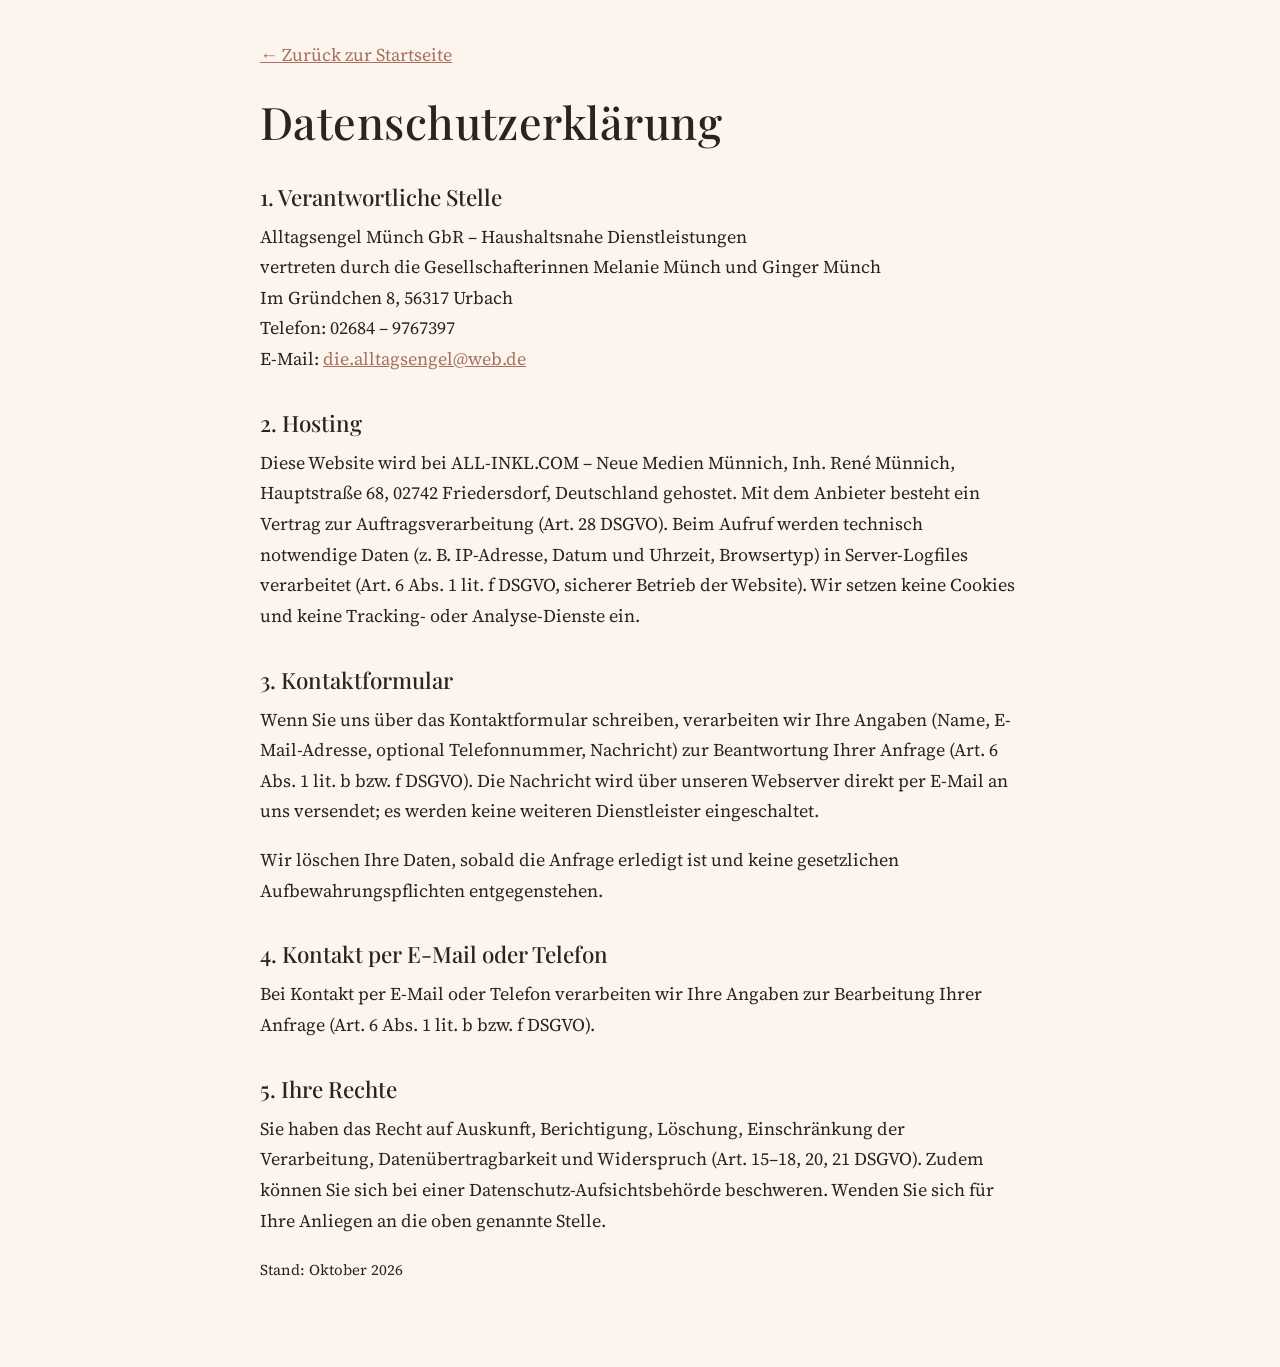
==== commit 8844f4ce: "Impressum und Datenschutz: Firmierung Alltagsengel Münch GbR Co-Authored-By: Claude Fable 5.1 <norep" ====
--- a/datenschutz.html
+++ b/datenschutz.html
@@ -3,7 +3,7 @@
 <head>
   <meta charset="utf-8">
   <meta name="viewport" content="width=device-width, initial-scale=1">
-  <title>Datenschutzerklärung – Alltagsengel Münch</title>
+  <title>Datenschutzerklärung – Alltagsengel Münch GbR</title>
   <meta name="robots" content="noindex">
   <link rel="icon" type="image/png" href="assets/logo.png">
   <link rel="apple-touch-icon" href="assets/logo.png">
@@ -17,8 +17,8 @@
 
       <h2>1. Verantwortliche Stelle</h2>
       <p>
-        Alltagsengel Münch – Haushaltsnahe Dienstleistungen<br>
-        Inhaberinnen: Melanie und Ginger Münch<br>
+        Alltagsengel Münch GbR – Haushaltsnahe Dienstleistungen<br>
+        vertreten durch die Gesellschafterinnen Melanie Münch und Ginger Münch<br>
         Im Gründchen 8, 56317 Urbach<br>
         Telefon: 02684 – 9767397<br>
         E-Mail: <a href="mailto:die.alltagsengel@web.de">die.alltagsengel@web.de</a>
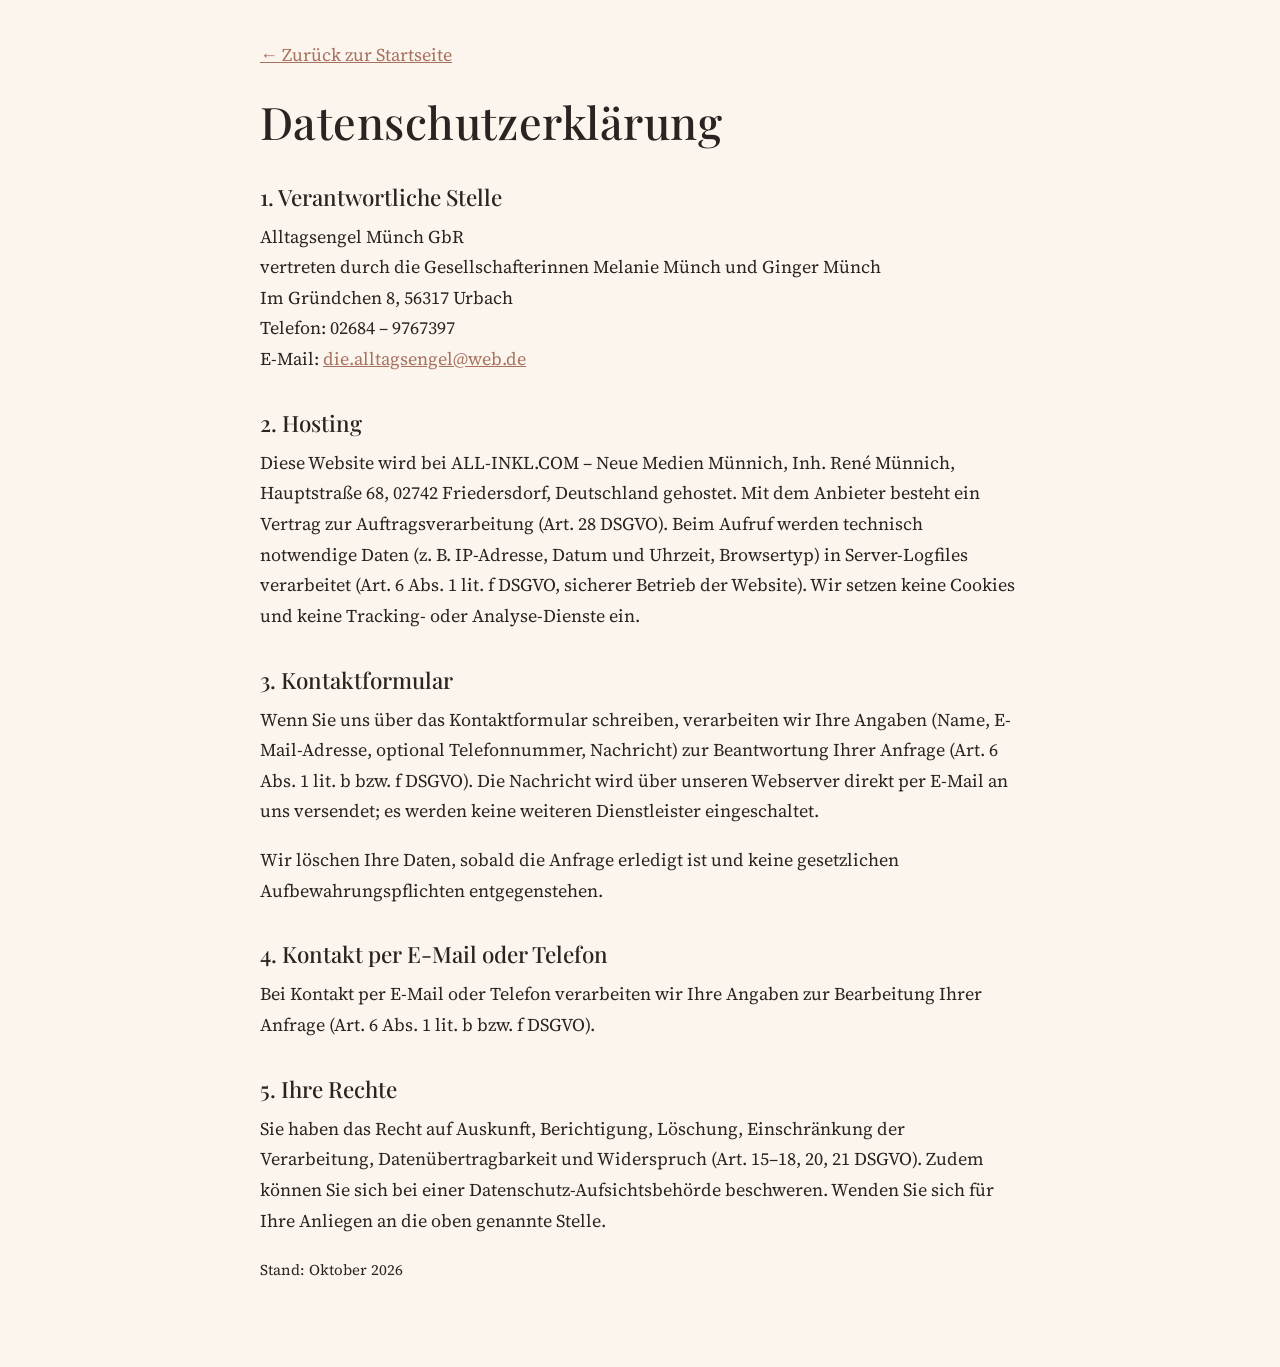
==== commit 0aaa693c: "Impressum und Datenschutz: nur exakter Firmenname Alltagsengel Münch GbR Co-Authored-By: Claude Fabl" ====
--- a/datenschutz.html
+++ b/datenschutz.html
@@ -17,7 +17,7 @@
 
       <h2>1. Verantwortliche Stelle</h2>
       <p>
-        Alltagsengel Münch GbR – Haushaltsnahe Dienstleistungen<br>
+        Alltagsengel Münch GbR<br>
         vertreten durch die Gesellschafterinnen Melanie Münch und Ginger Münch<br>
         Im Gründchen 8, 56317 Urbach<br>
         Telefon: 02684 – 9767397<br>
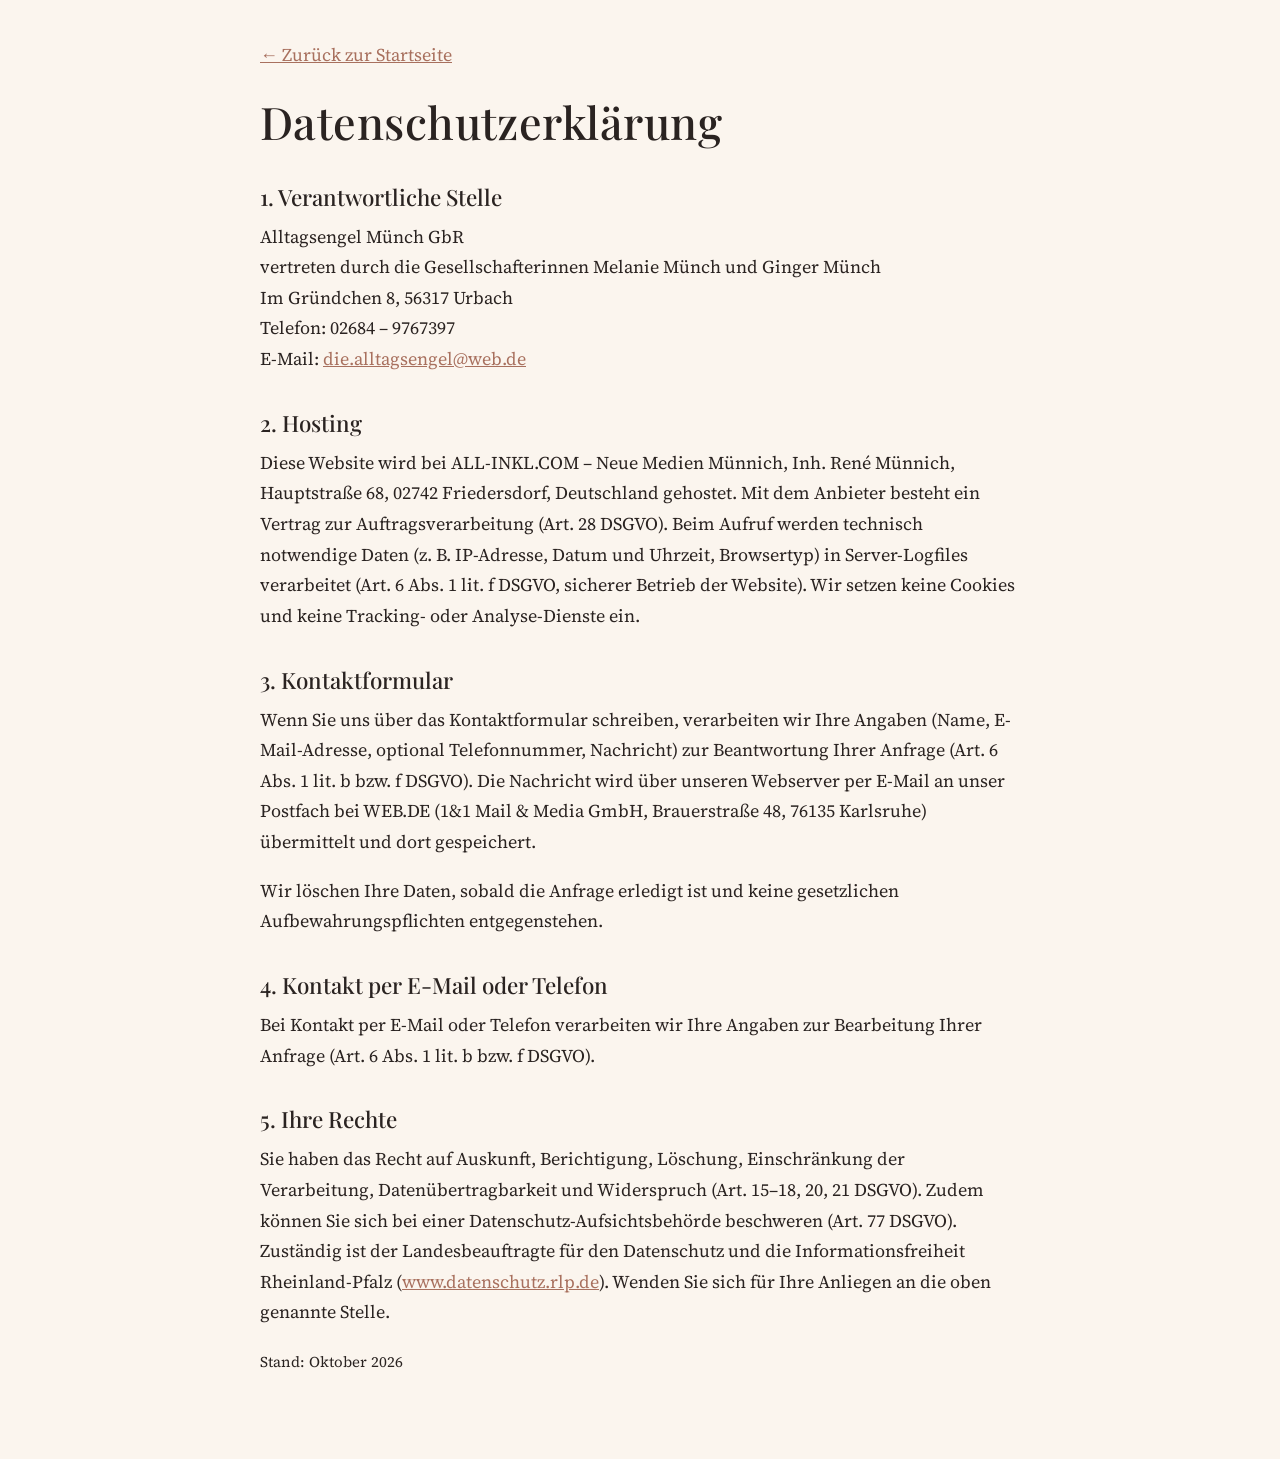
==== commit a5c1aa72: "Datenschutz: WEB.DE-Postfach, Aufsichtsbehörde RLP; Footer mit GbR-Firmenname Co-Authored-By: Claude" ====
--- a/datenschutz.html
+++ b/datenschutz.html
@@ -28,14 +28,14 @@
       <p>Diese Website wird bei ALL-INKL.COM – Neue Medien Münnich, Inh. René Münnich, Hauptstraße 68, 02742 Friedersdorf, Deutschland gehostet. Mit dem Anbieter besteht ein Vertrag zur Auftragsverarbeitung (Art. 28 DSGVO). Beim Aufruf werden technisch notwendige Daten (z. B. IP-Adresse, Datum und Uhrzeit, Browsertyp) in Server-Logfiles verarbeitet (Art. 6 Abs. 1 lit. f DSGVO, sicherer Betrieb der Website). Wir setzen keine Cookies und keine Tracking- oder Analyse-Dienste ein.</p>
 
       <h2>3. Kontaktformular</h2>
-      <p>Wenn Sie uns über das Kontaktformular schreiben, verarbeiten wir Ihre Angaben (Name, E-Mail-Adresse, optional Telefonnummer, Nachricht) zur Beantwortung Ihrer Anfrage (Art. 6 Abs. 1 lit. b bzw. f DSGVO). Die Nachricht wird über unseren Webserver direkt per E-Mail an uns versendet; es werden keine weiteren Dienstleister eingeschaltet.</p>
+      <p>Wenn Sie uns über das Kontaktformular schreiben, verarbeiten wir Ihre Angaben (Name, E-Mail-Adresse, optional Telefonnummer, Nachricht) zur Beantwortung Ihrer Anfrage (Art. 6 Abs. 1 lit. b bzw. f DSGVO). Die Nachricht wird über unseren Webserver per E-Mail an unser Postfach bei WEB.DE (1&amp;1 Mail &amp; Media GmbH, Brauerstraße 48, 76135 Karlsruhe) übermittelt und dort gespeichert.</p>
       <p>Wir löschen Ihre Daten, sobald die Anfrage erledigt ist und keine gesetzlichen Aufbewahrungspflichten entgegenstehen.</p>
 
       <h2>4. Kontakt per E-Mail oder Telefon</h2>
       <p>Bei Kontakt per E-Mail oder Telefon verarbeiten wir Ihre Angaben zur Bearbeitung Ihrer Anfrage (Art. 6 Abs. 1 lit. b bzw. f DSGVO).</p>
 
       <h2>5. Ihre Rechte</h2>
-      <p>Sie haben das Recht auf Auskunft, Berichtigung, Löschung, Einschränkung der Verarbeitung, Datenübertragbarkeit und Widerspruch (Art. 15–18, 20, 21 DSGVO). Zudem können Sie sich bei einer Datenschutz-Aufsichtsbehörde beschweren. Wenden Sie sich für Ihre Anliegen an die oben genannte Stelle.</p>
+      <p>Sie haben das Recht auf Auskunft, Berichtigung, Löschung, Einschränkung der Verarbeitung, Datenübertragbarkeit und Widerspruch (Art. 15–18, 20, 21 DSGVO). Zudem können Sie sich bei einer Datenschutz-Aufsichtsbehörde beschweren (Art. 77 DSGVO). Zuständig ist der Landesbeauftragte für den Datenschutz und die Informationsfreiheit Rheinland-Pfalz (<a href="https://www.datenschutz.rlp.de" target="_blank" rel="noopener">www.datenschutz.rlp.de</a>). Wenden Sie sich für Ihre Anliegen an die oben genannte Stelle.</p>
 
       <p><small>Stand: Oktober 2026</small></p>
     </div>
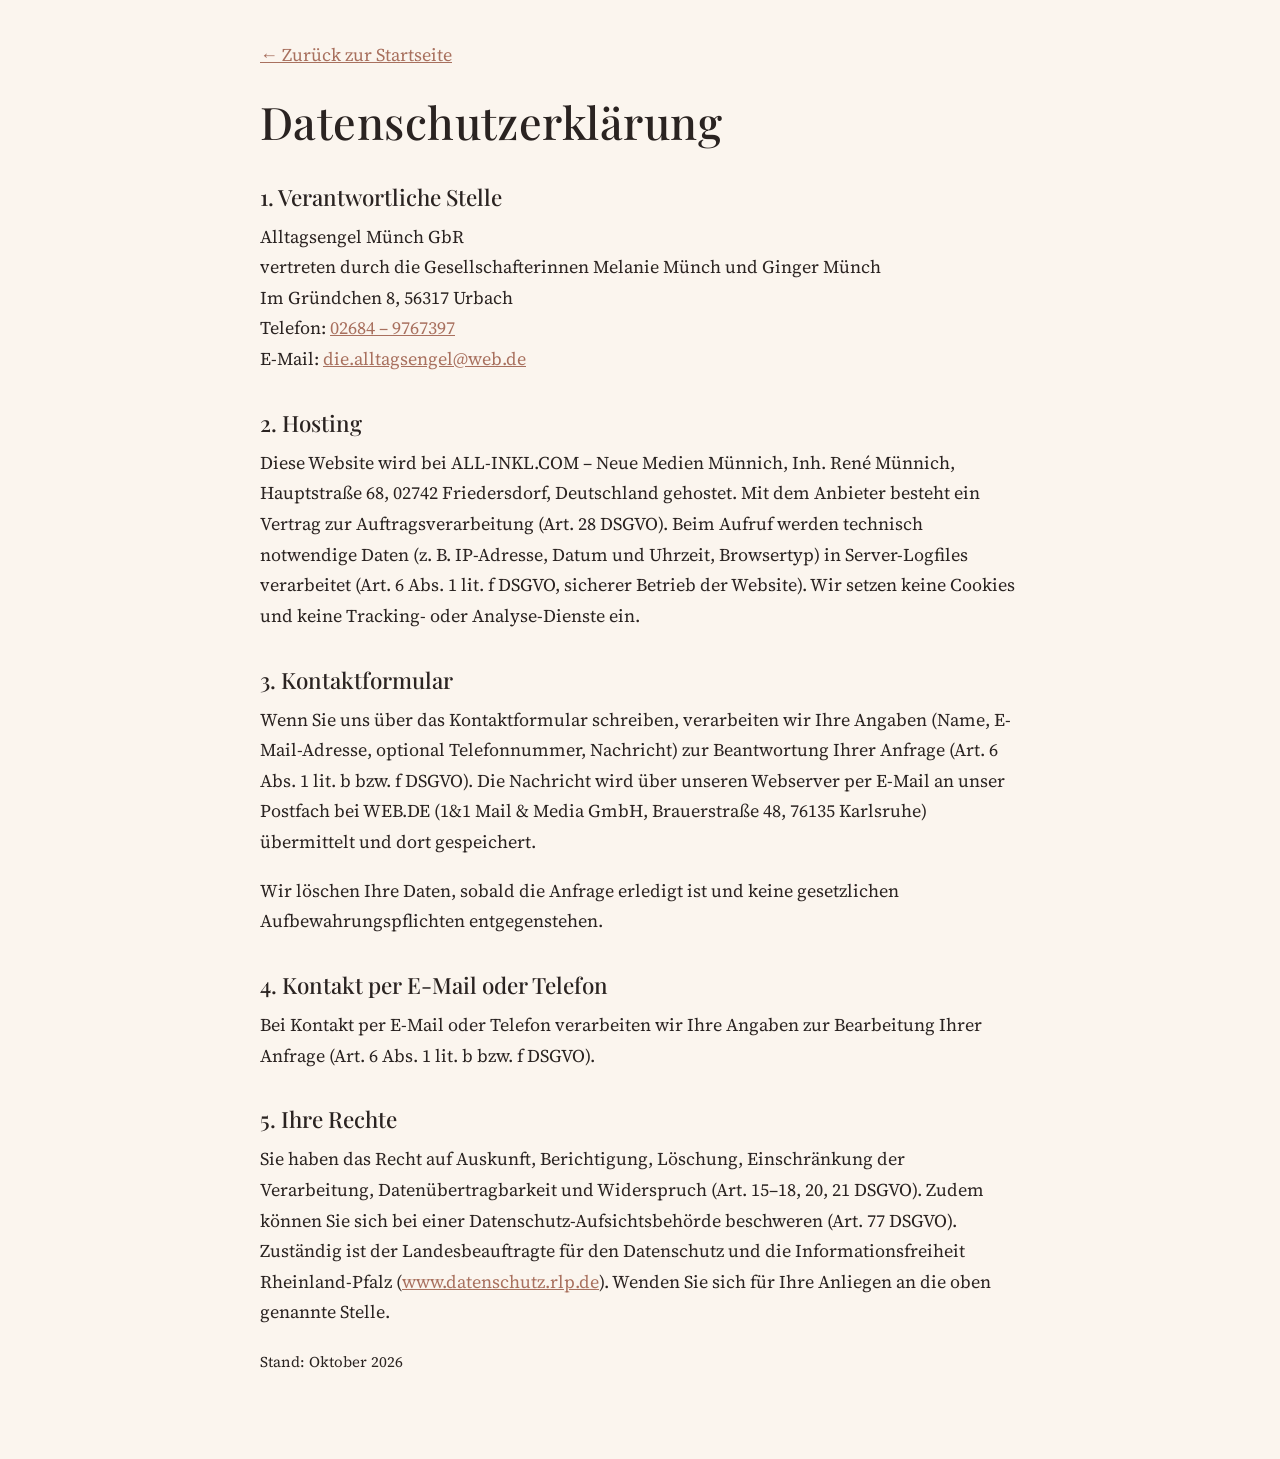
==== commit 3ddbd604: "SEO: Canonical, Open Graph, JSON-LD LocalBusiness, Sitemap, robots.txt; Deploy-Skript - index.html: " ====
--- a/datenschutz.html
+++ b/datenschutz.html
@@ -20,7 +20,7 @@
         Alltagsengel Münch GbR<br>
         vertreten durch die Gesellschafterinnen Melanie Münch und Ginger Münch<br>
         Im Gründchen 8, 56317 Urbach<br>
-        Telefon: 02684 – 9767397<br>
+        Telefon: <a href="tel:+4926849767397">02684 – 9767397</a><br>
         E-Mail: <a href="mailto:die.alltagsengel@web.de">die.alltagsengel@web.de</a>
       </p>
 
